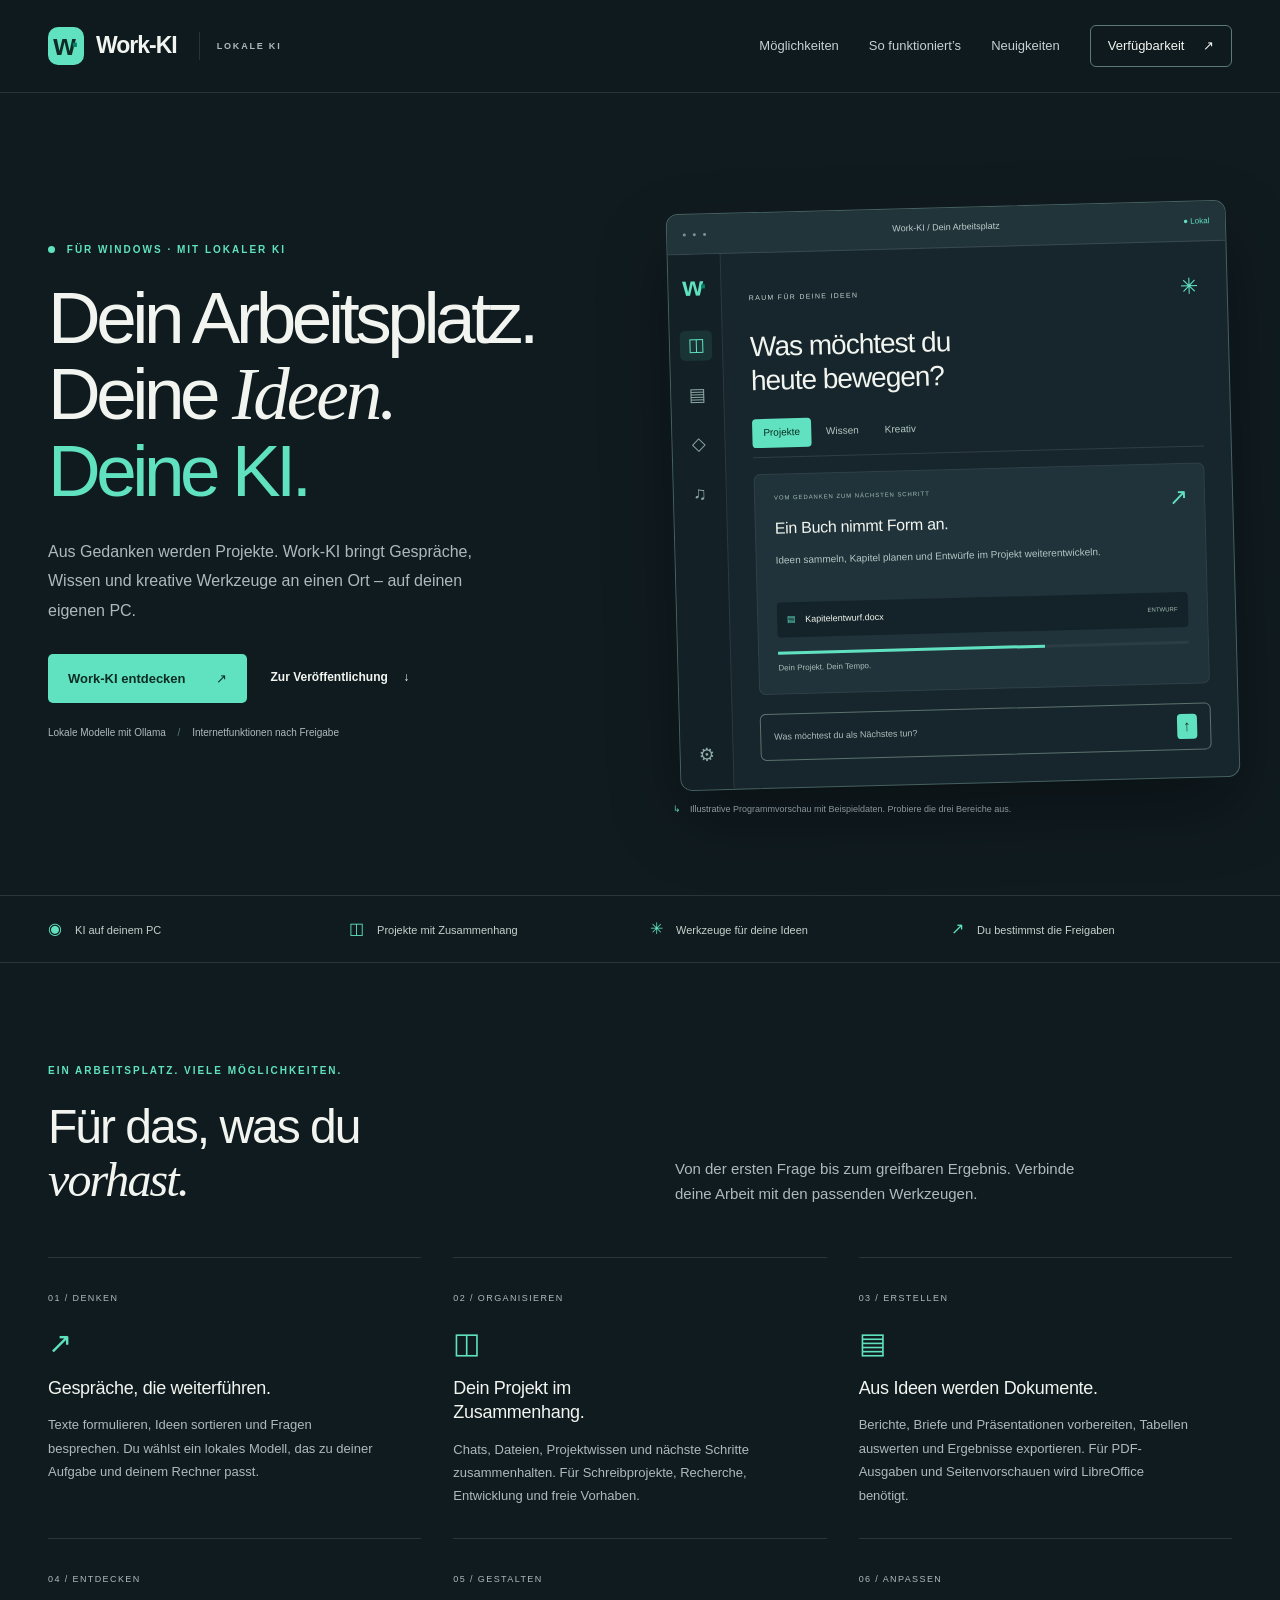
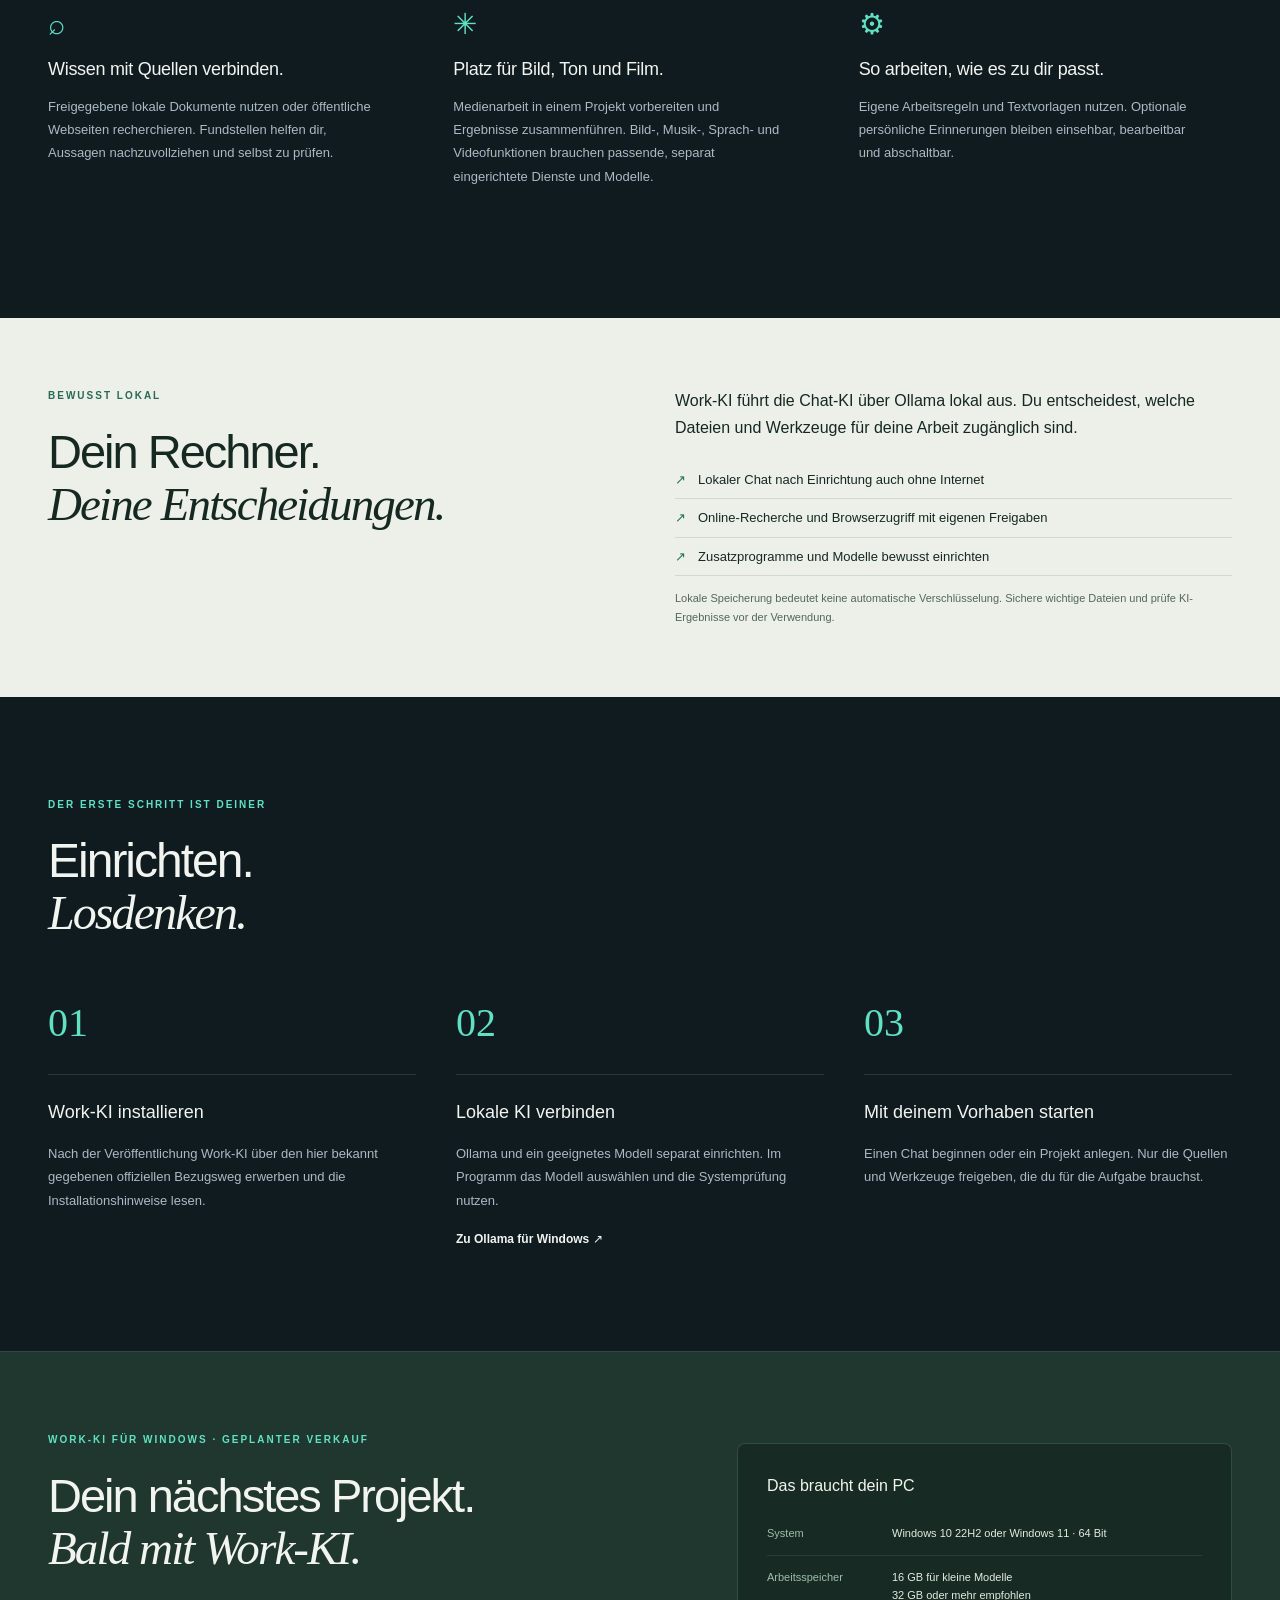
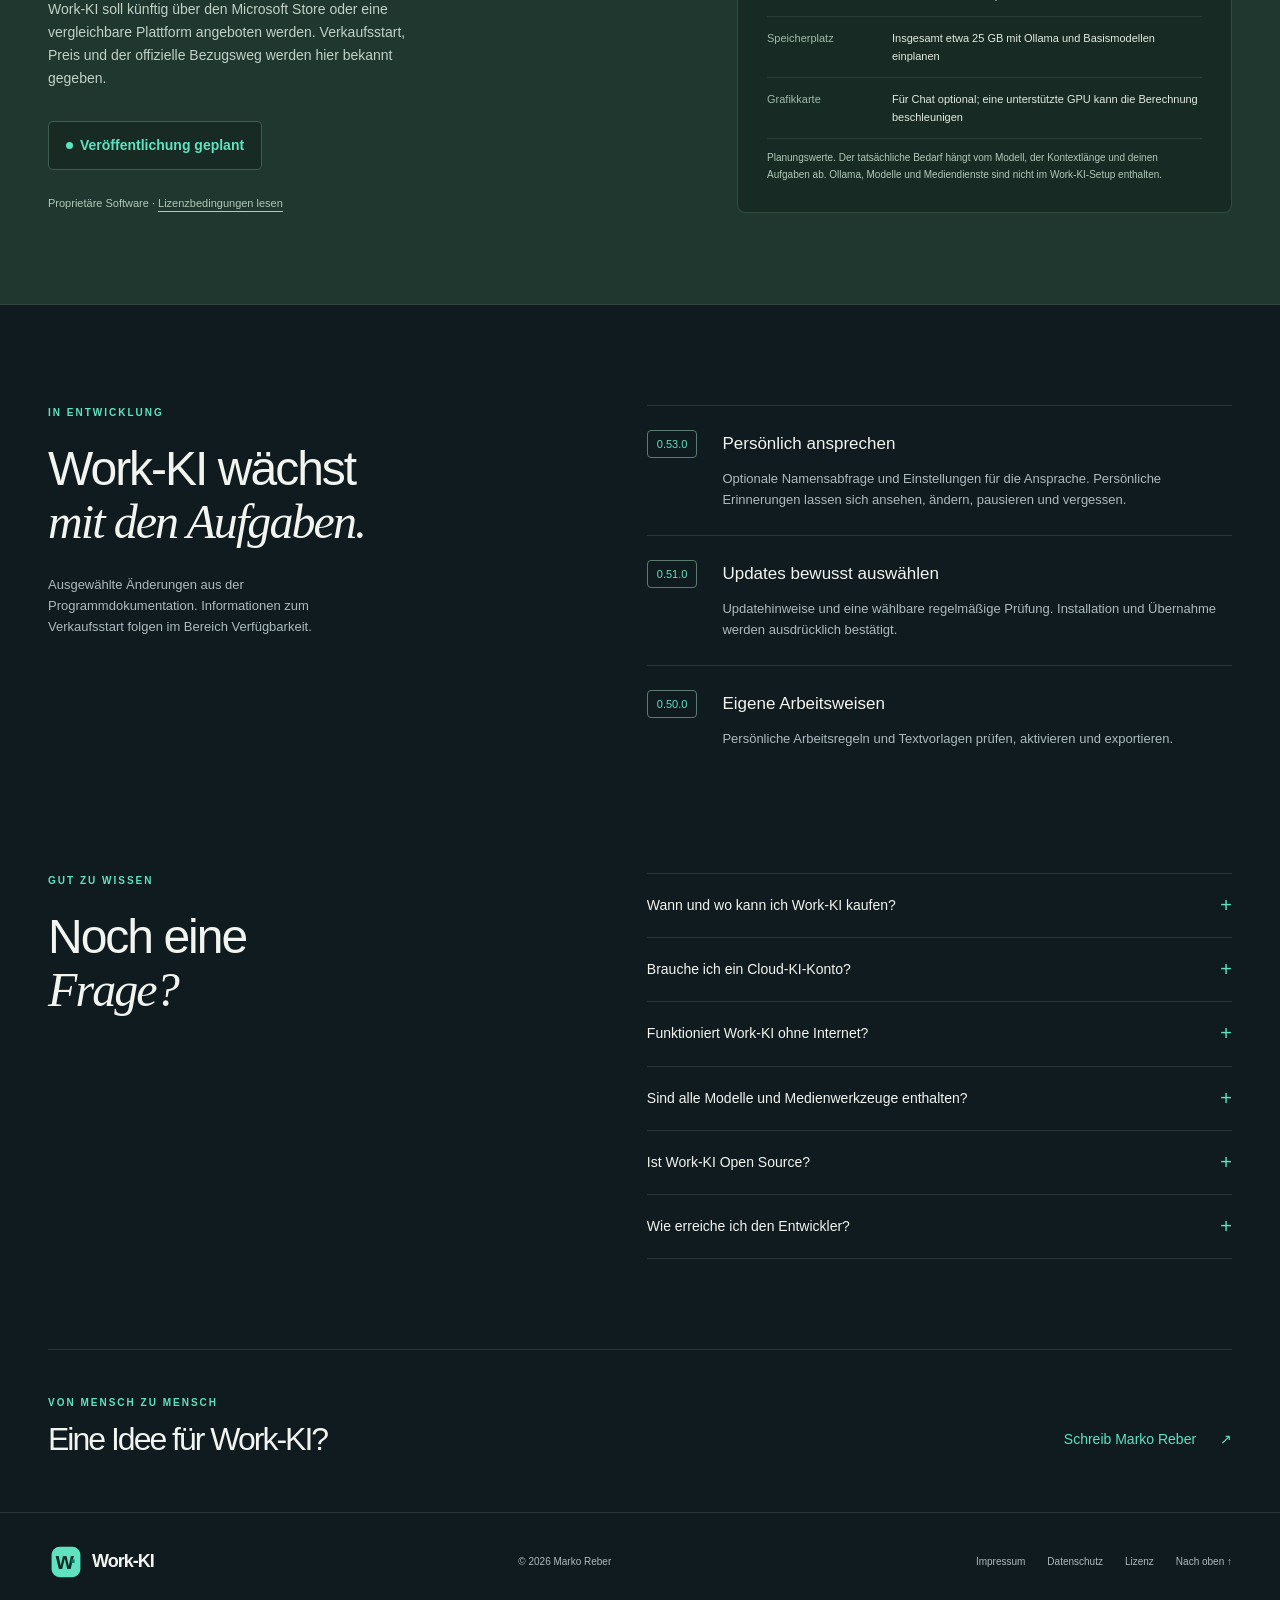
==== index.html @ 186aa933 "Work-KI-Webseite v02 hinzufügen" ====
<!doctype html>
<html lang="de">
<head>
  <meta charset="utf-8">
  <meta name="viewport" content="width=device-width,initial-scale=1">
  <meta name="theme-color" content="#101b20">
  <title>Work-KI – Dein Arbeitsplatz. Deine KI.</title>
  <meta name="description" content="Work-KI verbindet lokale KI, Projekte, Dokumente und kreative Werkzeuge auf deinem Windows-PC. Entdecke die Funktionen und erfahre mehr zur geplanten Veröffentlichung.">
  <meta property="og:title" content="Work-KI – Dein Arbeitsplatz. Deine KI.">
  <meta property="og:description" content="Ideen entwickeln, Wissen ordnen und Projekte umsetzen. Mit lokaler KI auf deinem Windows-PC.">
  <meta property="og:type" content="website">
  <link rel="icon" href="assets/work-ki.ico">
  <link rel="stylesheet" href="styles.css">
  <script src="script.js" defer></script>
</head>
<body id="oben">
<a class="skip" href="#inhalt">Zum Inhalt</a>
<header class="header">
  <div class="wrap nav-wrap">
    <a class="brand" href="#oben" aria-label="Work-KI Startseite"><span class="brand-mark" aria-hidden="true">w<span>·</span></span>Work-KI<span class="brand-label">LOKALE KI</span></a>
    <button class="menu-toggle" type="button" aria-expanded="false" aria-controls="navigation" hidden>Menü <span aria-hidden="true">☰</span></button>
    <nav id="navigation" aria-label="Hauptnavigation"><a href="#funktionen">Möglichkeiten</a><a href="#arbeitsweise">So funktioniert’s</a><a href="#neuigkeiten">Neuigkeiten</a><a class="nav-availability" href="#verfuegbarkeit">Verfügbarkeit <span aria-hidden="true">↗</span></a></nav>
  </div>
</header>
<main id="inhalt">
  <section class="hero wrap" aria-labelledby="hero-title">
    <div class="hero-copy">
      <p class="eyebrow"><span class="status-dot" aria-hidden="true"></span> FÜR WINDOWS · MIT LOKALER KI</p>
      <h1 id="hero-title">Dein Arbeitsplatz.<br>Deine <span class="serif">Ideen.</span><br><span class="accent">Deine KI.</span></h1>
      <p class="hero-description">Aus Gedanken werden Projekte. Work-KI bringt Gespräche, Wissen und kreative Werkzeuge an einen Ort – auf deinen eigenen PC.</p>
      <div class="actions"><a class="button primary" href="#funktionen">Work-KI entdecken <span aria-hidden="true">↗</span></a><a class="text-link" href="#verfuegbarkeit">Zur Veröffentlichung <span aria-hidden="true">↓</span></a></div>
      <p class="hero-note">Lokale Modelle mit Ollama <span aria-hidden="true">/</span> Internetfunktionen nach Freigabe</p>
    </div>
    <figure class="product-figure">
      <div class="product-window">
        <div class="window-bar"><span class="window-dots" aria-hidden="true">● ● ●</span><span>Work-KI / Dein Arbeitsplatz</span><span class="local-badge">● Lokal</span></div>
        <div class="product-body">
          <aside class="mock-sidebar" aria-hidden="true"><div class="mock-brand">w<span>·</span></div><div class="side-selected">◫</div><div>▤</div><div>◇</div><div>♫</div><div class="sidebar-bottom">⚙</div></aside>
          <div class="mock-main">
            <div class="mock-heading"><span>RAUM FÜR DEINE IDEEN</span><span aria-hidden="true">✳</span></div>
            <h2>Was möchtest du<br>heute bewegen?</h2>
            <div class="preview-tabs" role="tablist" aria-label="Beispiele für Work-KI">
              <button type="button" id="tab-projekte" role="tab" aria-selected="true" aria-controls="panel-projekte">Projekte</button>
              <button type="button" id="tab-wissen" role="tab" aria-selected="false" aria-controls="panel-wissen" tabindex="-1">Wissen</button>
              <button type="button" id="tab-kreativ" role="tab" aria-selected="false" aria-controls="panel-kreativ" tabindex="-1">Kreativ</button>
            </div>
            <section class="example-panel" id="panel-projekte" role="tabpanel" aria-labelledby="tab-projekte" tabindex="0"><div class="example-icon" aria-hidden="true">↗</div><p class="mini-label">VOM GEDANKEN ZUM NÄCHSTEN SCHRITT</p><h3>Ein Buch nimmt Form an.</h3><p>Ideen sammeln, Kapitel planen und Entwürfe im Projekt weiterentwickeln.</p><div class="mock-file"><span aria-hidden="true">▤</span> Kapitelentwurf.docx <span class="file-label">ENTWURF</span></div><div class="mock-progress"><span></span></div><p class="mini-footer">Dein Projekt. Dein Tempo.</p></section>
            <section class="example-panel" id="panel-wissen" role="tabpanel" aria-labelledby="tab-wissen" tabindex="0" hidden><div class="example-icon" aria-hidden="true">⌕</div><p class="mini-label">ZUSAMMENHÄNGE SICHTBAR MACHEN</p><h3>Wissen, das weiterhilft.</h3><p>Freigegebene Dokumente befragen und Fundstellen für die eigene Prüfung nutzen.</p><div class="mock-file"><span aria-hidden="true">▤</span> Recherche-Notizen <span class="file-label">PROJEKTWISSEN</span></div><div class="mock-progress"><span></span></div><p class="mini-footer">Quellen im Blick behalten.</p></section>
            <section class="example-panel" id="panel-kreativ" role="tabpanel" aria-labelledby="tab-kreativ" tabindex="0" hidden><div class="example-icon" aria-hidden="true">✳</div><p class="mini-label">MEHR RAUM ZUM GESTALTEN</p><h3>Eine Idee wird zum Film.</h3><p>Szenen vorbereiten, Medien zusammenstellen und einen Filmexport planen.</p><div class="mock-file"><span aria-hidden="true">▷</span> Mein Filmprojekt <span class="file-label">MEDIEN</span></div><div class="mock-progress"><span></span></div><p class="mini-footer">Mit separat eingerichteten Mediendiensten.</p></section>
            <div class="mock-prompt"><span>Was möchtest du als Nächstes tun?</span><span aria-hidden="true">↑</span></div>
          </div>
        </div>
      </div>
      <figcaption><span aria-hidden="true">↳</span> Illustrative Programmvorschau mit Beispieldaten. Probiere die drei Bereiche aus.</figcaption>
    </figure>
  </section>
  <div class="principles"><div class="wrap"><p><span aria-hidden="true">◉</span> KI auf deinem PC</p><p><span aria-hidden="true">◫</span> Projekte mit Zusammenhang</p><p><span aria-hidden="true">✳</span> Werkzeuge für deine Ideen</p><p><span aria-hidden="true">↗</span> Du bestimmst die Freigaben</p></div></div>
  <section class="section wrap" id="funktionen" aria-labelledby="features-title">
    <div class="section-heading"><p class="eyebrow">EIN ARBEITSPLATZ. VIELE MÖGLICHKEITEN.</p><h2 id="features-title">Für das, was du<br><span class="serif">vorhast.</span></h2><p>Von der ersten Frage bis zum greifbaren Ergebnis. Verbinde deine Arbeit mit den passenden Werkzeugen.</p></div>
    <div class="feature-grid">
      <article class="feature"><span class="feature-number">01 / DENKEN</span><span class="feature-symbol" aria-hidden="true">↗</span><h3>Gespräche, die weiterführen.</h3><p>Texte formulieren, Ideen sortieren und Fragen besprechen. Du wählst ein lokales Modell, das zu deiner Aufgabe und deinem Rechner passt.</p></article>
      <article class="feature"><span class="feature-number">02 / ORGANISIEREN</span><span class="feature-symbol" aria-hidden="true">◫</span><h3>Dein Projekt im Zusammenhang.</h3><p>Chats, Dateien, Projektwissen und nächste Schritte zusammenhalten. Für Schreibprojekte, Recherche, Entwicklung und freie Vorhaben.</p></article>
      <article class="feature"><span class="feature-number">03 / ERSTELLEN</span><span class="feature-symbol" aria-hidden="true">▤</span><h3>Aus Ideen werden Dokumente.</h3><p>Berichte, Briefe und Präsentationen vorbereiten, Tabellen auswerten und Ergebnisse exportieren. Für PDF-Ausgaben und Seitenvorschauen wird LibreOffice benötigt.</p></article>
      <article class="feature"><span class="feature-number">04 / ENTDECKEN</span><span class="feature-symbol" aria-hidden="true">⌕</span><h3>Wissen mit Quellen verbinden.</h3><p>Freigegebene lokale Dokumente nutzen oder öffentliche Webseiten recherchieren. Fundstellen helfen dir, Aussagen nachzuvollziehen und selbst zu prüfen.</p></article>
      <article class="feature"><span class="feature-number">05 / GESTALTEN</span><span class="feature-symbol" aria-hidden="true">✳</span><h3>Platz für Bild, Ton und Film.</h3><p>Medienarbeit in einem Projekt vorbereiten und Ergebnisse zusammenführen. Bild-, Musik-, Sprach- und Videofunktionen brauchen passende, separat eingerichtete Dienste und Modelle.</p></article>
      <article class="feature"><span class="feature-number">06 / ANPASSEN</span><span class="feature-symbol" aria-hidden="true">⚙</span><h3>So arbeiten, wie es zu dir passt.</h3><p>Eigene Arbeitsregeln und Textvorlagen nutzen. Optionale persönliche Erinnerungen bleiben einsehbar, bearbeitbar und abschaltbar.</p></article>
    </div>
  </section>
  <section class="control-band" aria-labelledby="control-title"><div class="wrap control-layout"><div><p class="eyebrow">BEWUSST LOKAL</p><h2 id="control-title">Dein Rechner.<br><span class="serif">Deine Entscheidungen.</span></h2></div><div><p class="control-intro">Work-KI führt die Chat-KI über Ollama lokal aus. Du entscheidest, welche Dateien und Werkzeuge für deine Arbeit zugänglich sind.</p><ul class="check-list"><li>Lokaler Chat nach Einrichtung auch ohne Internet</li><li>Online-Recherche und Browserzugriff mit eigenen Freigaben</li><li>Zusatzprogramme und Modelle bewusst einrichten</li></ul><p class="fine-print">Lokale Speicherung bedeutet keine automatische Verschlüsselung. Sichere wichtige Dateien und prüfe KI-Ergebnisse vor der Verwendung.</p></div></div></section>
  <section class="section wrap" id="arbeitsweise" aria-labelledby="start-title"><div class="section-heading"><p class="eyebrow">DER ERSTE SCHRITT IST DEINER</p><h2 id="start-title">Einrichten.<br><span class="serif">Losdenken.</span></h2></div><ol class="steps"><li><span>01</span><div><h3>Work-KI installieren</h3><p>Nach der Veröffentlichung Work-KI über den hier bekannt gegebenen offiziellen Bezugsweg erwerben und die Installationshinweise lesen.</p></div></li><li><span>02</span><div><h3>Lokale KI verbinden</h3><p>Ollama und ein geeignetes Modell separat einrichten. Im Programm das Modell auswählen und die Systemprüfung nutzen.</p><a class="text-link" href="https://ollama.com/download/windows" target="_blank" rel="noopener noreferrer">Zu Ollama für Windows ↗</a></div></li><li><span>03</span><div><h3>Mit deinem Vorhaben starten</h3><p>Einen Chat beginnen oder ein Projekt anlegen. Nur die Quellen und Werkzeuge freigeben, die du für die Aufgabe brauchst.</p></div></li></ol></section>
  <section class="availability-section" id="verfuegbarkeit" aria-labelledby="availability-title"><div class="wrap availability-layout"><div><p class="eyebrow">WORK-KI FÜR WINDOWS · GEPLANTER VERKAUF</p><h2 id="availability-title">Dein nächstes Projekt.<br><span class="serif">Bald mit Work-KI.</span></h2><p>Work-KI soll künftig über den Microsoft Store oder eine vergleichbare Plattform angeboten werden. Verkaufsstart, Preis und der offizielle Bezugsweg werden hier bekannt gegeben.</p><p class="release-status"><span class="status-dot" aria-hidden="true"></span>Veröffentlichung geplant</p><p class="fine-print">Proprietäre Software · <a href="lizenz.txt">Lizenzbedingungen lesen</a></p></div><div class="requirements"><h3>Das braucht dein PC</h3><dl><div><dt>System</dt><dd>Windows 10 22H2 oder Windows 11 · 64 Bit</dd></div><div><dt>Arbeitsspeicher</dt><dd>16 GB für kleine Modelle<br>32 GB oder mehr empfohlen</dd></div><div><dt>Speicherplatz</dt><dd>Insgesamt etwa 25 GB mit Ollama und Basismodellen einplanen</dd></div><div><dt>Grafikkarte</dt><dd>Für Chat optional; eine unterstützte GPU kann die Berechnung beschleunigen</dd></div></dl><p class="fine-print">Planungswerte. Der tatsächliche Bedarf hängt vom Modell, der Kontextlänge und deinen Aufgaben ab. Ollama, Modelle und Mediendienste sind nicht im Work-KI-Setup enthalten.</p></div></div></section>
  <section class="section wrap news" id="neuigkeiten" aria-labelledby="news-title"><div class="news-heading"><p class="eyebrow">IN ENTWICKLUNG</p><h2 id="news-title">Work-KI wächst<br><span class="serif">mit den Aufgaben.</span></h2><p>Ausgewählte Änderungen aus der Programmdokumentation. Informationen zum Verkaufsstart folgen im Bereich Verfügbarkeit.</p></div><div class="news-list"><article><span class="version">0.53.0</span><div><h3>Persönlich ansprechen</h3><p>Optionale Namensabfrage und Einstellungen für die Ansprache. Persönliche Erinnerungen lassen sich ansehen, ändern, pausieren und vergessen.</p></div></article><article><span class="version">0.51.0</span><div><h3>Updates bewusst auswählen</h3><p>Updatehinweise und eine wählbare regelmäßige Prüfung. Installation und Übernahme werden ausdrücklich bestätigt.</p></div></article><article><span class="version">0.50.0</span><div><h3>Eigene Arbeitsweisen</h3><p>Persönliche Arbeitsregeln und Textvorlagen prüfen, aktivieren und exportieren.</p></div></article></div></section>
  <section class="faq-section wrap" aria-labelledby="faq-title"><div><p class="eyebrow">GUT ZU WISSEN</p><h2 id="faq-title">Noch eine<br><span class="serif">Frage?</span></h2></div><div class="faq"><details><summary>Wann und wo kann ich Work-KI kaufen?</summary><p>Ein Verkauf über den Microsoft Store oder eine vergleichbare Plattform ist geplant. Verkaufsplattform, Termin und Preis stehen noch nicht fest. Sobald der offizielle Bezugsweg verfügbar ist, wird er auf dieser Webseite verlinkt.</p></details><details><summary>Brauche ich ein Cloud-KI-Konto?</summary><p>Für den lokalen Chat über Ollama brauchst du kein Cloud-KI-Konto. Modelle müssen vorher eingerichtet sein. Optionale externe Dienste können eigene Konten oder Bedingungen erfordern.</p></details><details><summary>Funktioniert Work-KI ohne Internet?</summary><p>Der lokale Chat funktioniert nach Einrichtung von Ollama und einem passenden Modell auch offline. Webrecherche, Modelldownloads und Onlineupdates benötigen Internet. Medienfunktionen hängen von den eingerichteten Diensten ab.</p></details><details><summary>Sind alle Modelle und Medienwerkzeuge enthalten?</summary><p>Nein. Ollama, KI-Modelle sowie Bild-, Sprach-, Musik- und Videodienste werden getrennt eingerichtet. Funktionsumfang und Geschwindigkeit hängen von Modell, Hardware und Einrichtung ab.</p></details><details><summary>Ist Work-KI Open Source?</summary><p>Work-KI wird unter einer proprietären Lizenz bereitgestellt. Die öffentliche Webseite macht den Programmcode nicht zu Open Source. Für Fremdkomponenten und Modelle gelten deren eigene Bedingungen. <a href="lizenz.txt">Zur Work-KI-Lizenz</a>.</p></details><details><summary>Wie erreiche ich den Entwickler?</summary><p>Work-KI wird von Marko Reber entwickelt. Fragen, Rückmeldungen und Hinweise kannst du an <a href="mailto:MarkoReber@outlook.de">MarkoReber@outlook.de</a> senden.</p></details></div></section>
  <section class="contact wrap" id="kontakt"><p class="eyebrow">VON MENSCH ZU MENSCH</p><h2>Eine Idee für Work-KI?</h2><a href="mailto:MarkoReber@outlook.de">Schreib Marko Reber <span aria-hidden="true">↗</span></a></section>
</main>
<footer class="footer"><div class="wrap"><a class="brand" href="#oben"><span class="brand-mark" aria-hidden="true">w<span>·</span></span>Work-KI</a><p>© 2026 Marko Reber</p><nav aria-label="Rechtliche Informationen"><a href="impressum.html">Impressum</a><a href="datenschutz.html">Datenschutz</a><a href="lizenz.txt">Lizenz</a><a href="#oben">Nach oben ↑</a></nav></div></footer>
</body>
</html>
---- styles.css ----
@charset "UTF-8";
:root{color-scheme:dark;--bg:#101b20;--surface:#17262c;--raised:#1d3036;--ink:#f2f5ef;--muted:#acbabe;--accent:#60e2c0;--line:#ffffff1c;--light:#ecf0e8;--dark:#152822;font-family:Arial,Helvetica,sans-serif;font-synthesis:none}
*{box-sizing:border-box}html{scroll-behavior:smooth;scroll-padding-top:105px}body{margin:0;background:var(--bg);color:var(--ink);font-size:16px;line-height:1.65}a{color:inherit;text-underline-offset:4px}button{font:inherit;cursor:pointer}button,a{-webkit-tap-highlight-color:transparent}button:focus-visible,a:focus-visible,summary:focus-visible,[tabindex]:focus-visible{outline:3px solid var(--accent);outline-offset:5px}.wrap{width:min(1280px,calc(100% - 96px));margin-inline:auto}.header{position:sticky;top:0;z-index:10;background:#101b20f5;border-bottom:1px solid var(--line)}.nav-wrap{min-height:92px;display:flex;align-items:center;justify-content:space-between;gap:30px}.brand{display:inline-flex;align-items:center;gap:12px;font-weight:700;letter-spacing:-1px;font-size:23px;text-decoration:none;white-space:nowrap}.brand-mark{display:inline-flex;align-items:center;justify-content:center;background:var(--accent);color:#102c24;width:36px;height:38px;border-radius:10px;font-weight:900;font-size:29px;letter-spacing:-5px;padding-right:5px}.brand-mark span,.mock-brand span{color:#087e68}.brand-label{font-size:9px;letter-spacing:1.8px;color:var(--muted);margin-left:10px;padding:7px 0 7px 17px;border-left:1px solid var(--line)}nav{display:flex;gap:30px;align-items:center}nav a{font-size:13px;text-decoration:none;color:#c6d0d1}nav a:hover,.text-link:hover,.footer a:hover{color:var(--accent)}.nav-availability{padding:9px 17px;border:1px solid #5b7a78;border-radius:6px;color:var(--ink)}.nav-availability span{margin-left:15px}.skip{position:fixed;top:-100px;left:20px;z-index:100;background:var(--accent);color:var(--bg);padding:10px}.skip:focus{top:10px}.hero{display:grid;grid-template-columns:1fr 1fr;gap:65px;align-items:center;padding-block:84px 78px}.eyebrow{font-size:10px;font-weight:700;letter-spacing:2px;color:var(--accent);margin:0 0 23px;line-height:1.5}.status-dot{display:inline-block;width:7px;height:7px;background:var(--accent);border-radius:50%;margin-right:7px}.hero h1{font-size:clamp(48px,5.7vw,82px);line-height:1.04;font-weight:500;letter-spacing:-4.5px;margin:0 0 28px}.serif{font-family:Georgia,'Times New Roman',serif;font-style:italic;font-weight:400;letter-spacing:-.04em}.accent{color:var(--accent)}.hero-description{max-width:450px;color:var(--muted);font-size:16px;line-height:1.85;margin-bottom:28px}.actions{display:flex;align-items:center;gap:24px;flex-wrap:wrap}.button{display:inline-flex;justify-content:center;align-items:center;gap:30px;border-radius:5px;padding:14px 20px;text-decoration:none;font-size:13px;font-weight:700;transition:background .15s,transform .15s}.primary{background:var(--accent);color:#0c2d24}.primary:hover{background:#a0f1da;transform:translateY(-2px)}.text-link{font-size:12px;font-weight:700;text-decoration:none}.text-link span{margin-left:12px}.hero-note{font-size:10px;color:var(--muted);margin-top:22px}.hero-note span{padding:0 9px;color:#5b7e7d}.product-figure{margin:30px 0 0;min-width:0}.product-window{border:1px solid #45615f;border-radius:12px;overflow:hidden;box-shadow:0 30px 70px #0005;background:#17262c;transform:rotate(-1.5deg)}.window-bar{display:flex;align-items:center;justify-content:space-between;gap:8px;background:#21343a;padding:12px 15px;font-size:9px;color:#becdcb;border-bottom:1px solid var(--line)}.window-dots{letter-spacing:2px;font-size:7px;color:#7a9291}.local-badge{color:var(--accent);font-size:8px}.product-body{display:flex;min-height:440px}.mock-sidebar{width:53px;flex-shrink:0;display:flex;flex-direction:column;align-items:center;gap:20px;padding:19px 0;background:#132127;color:#8eaaa7;border-right:1px solid var(--line);font-size:18px}.mock-brand{font-size:27px;font-weight:900;letter-spacing:-4px;line-height:1;color:var(--accent);margin-bottom:10px;padding-right:4px}.side-selected{background:#60e2c018;color:var(--accent);width:32px;text-align:center;border-radius:5px}.sidebar-bottom{margin-top:auto}.mock-main{padding:27px;width:calc(100% - 53px)}.mock-heading{display:flex;justify-content:space-between;align-items:center;letter-spacing:1.3px;font-size:7px;color:#c2d7d1}.mock-heading>span:last-child{color:var(--accent);font-size:22px}.mock-main h2{font-size:28px;line-height:1.2;font-weight:400;letter-spacing:-1px;margin:14px 0 22px}.preview-tabs{display:flex;gap:4px;border-bottom:1px solid var(--line);padding-bottom:9px}.preview-tabs button{background:transparent;border:0;border-radius:4px;color:#b2c7c1;padding:6px 11px;font-size:10px}.preview-tabs button[aria-selected=true]{color:#092c22;background:var(--accent)}.example-panel{position:relative;background:#20333a;border:1px solid #ffffff12;border-radius:7px;margin-top:16px;padding:19px}.example-icon{position:absolute;right:16px;top:15px;color:var(--accent);font-size:23px}.mini-label{font-size:6px;letter-spacing:.9px;color:#a2beb4;padding-right:25px;margin:0 0 12px}.example-panel h3{font-size:16px;font-weight:500;letter-spacing:-.3px;margin:0 0 8px}.example-panel>p:not(.mini-label,.mini-footer){font-size:10px;line-height:1.7;color:#b3c6c3;min-height:34px;margin-bottom:17px}.mock-file{background:#132329;border-radius:4px;font-size:9px;padding:10px;display:flex;align-items:center;gap:9px}.mock-file>span:first-child{color:var(--accent)}.file-label{font-size:6px;color:#a3bcb1;margin-left:auto}.mock-progress{height:3px;margin-top:14px;background:#ffffff0d}.mock-progress span{display:block;width:65%;height:100%;background:var(--accent)}.mini-footer{font-size:8px;color:#a8bfb9;margin:7px 0 0}.mock-prompt{display:flex;justify-content:space-between;align-items:center;margin-top:19px;padding:10px 13px;border:1px solid #5b726d;border-radius:6px;font-size:9px;color:#aabdbb}.mock-prompt span:last-child{background:var(--accent);color:#13352a;border-radius:4px;padding:0 6px;font-size:15px}.product-figure figcaption{font-size:9px;color:var(--muted);margin-top:18px;max-width:430px}.product-figure figcaption span{color:var(--accent);margin-right:7px}.principles{border-block:1px solid var(--line)}.principles>.wrap{display:grid;grid-template-columns:repeat(4,1fr);gap:20px;padding-block:20px}.principles p{font-size:11px;margin:0;color:#c6d1cb}.principles span{color:var(--accent);padding-right:10px;font-size:16px}.section{padding-block:100px}.section-heading{display:grid;grid-template-columns:1fr 1fr;gap:0 70px;margin-bottom:50px}.section-heading>.eyebrow{grid-column:1/-1}.section-heading h2,h2{font-weight:400;letter-spacing:-2px;font-size:48px;line-height:1.1;margin:0}.section-heading>p:last-child{font-size:15px;color:var(--muted);max-width:430px;align-self:end;margin:0}.feature-grid{display:grid;grid-template-columns:repeat(3,1fr);gap:0 32px}.feature{position:relative;border-top:1px solid var(--line);padding:25px 0 30px}.feature-number{font-size:9px;letter-spacing:1.4px;color:var(--muted)}.feature-symbol{display:block;color:var(--accent);font-size:29px;margin:20px 0 14px;line-height:1}.feature h3{font-size:18px;line-height:1.35;font-weight:500;margin-bottom:12px;letter-spacing:-.3px;max-width:250px}.feature p{font-size:13px;line-height:1.8;color:var(--muted);margin-bottom:0;max-width:330px}.control-band{background:var(--light);color:var(--dark);padding-block:70px}.control-layout{display:grid;grid-template-columns:1fr 1fr;gap:70px}.control-band .eyebrow{color:#296957}.control-band h2{font-size:47px}.control-intro{margin:0 0 20px;font-size:16px}.check-list{list-style:none;padding:0;font-size:13px}.check-list li{padding:8px 0;border-bottom:1px solid #18392b20}.check-list li::before{content:'↗';color:#24725b;margin-right:12px}.fine-print{font-size:11px;line-height:1.7;color:var(--muted)}.control-band .fine-print{color:#53675b;margin-bottom:0}.steps{list-style:none;display:grid;grid-template-columns:repeat(3,1fr);gap:40px;padding:0;margin:0}.steps li>span{display:block;font-family:Georgia,serif;font-size:40px;color:var(--accent);border-bottom:1px solid var(--line);padding-bottom:18px;margin-bottom:23px}.steps h3{font-size:18px;font-weight:500;margin:0 0 14px}.steps p{font-size:13px;color:var(--muted);line-height:1.8}.availability-section{background:#20372f;border-block:1px solid #ffffff15;padding-block:80px}.availability-layout{display:grid;grid-template-columns:1.2fr 1fr;gap:95px;align-items:center}.availability-layout h2{font-size:47px}.availability-layout>div>p:not(.eyebrow,.fine-print){color:#c1d1c7;max-width:390px;font-size:14px;margin:23px 0}.release-status{display:inline-flex;align-items:center;border:1px solid #7aa58c66;background:#172b24;border-radius:5px;padding:12px 17px;font-weight:700;font-size:13px;color:var(--accent)!important;margin:8px 0 13px!important}.release-status .status-dot{flex-shrink:0}.availability-layout .fine-print{color:#b2c8b9}.requirements{padding:29px;background:#172b24;border:1px solid #7aa58c44;border-radius:8px}.requirements h3{font-size:16px;font-weight:500;margin:0 0 13px}dl{margin:0}dl>div{display:grid;grid-template-columns:110px 1fr;gap:15px;border-bottom:1px solid #ffffff14;padding:12px 0;font-size:11px}dt{color:#9ebcac}dd{margin:0;color:#e1ebe1}.requirements .fine-print{font-size:10px;margin-bottom:0}.news{display:grid;grid-template-columns:1fr 1.15fr;gap:90px}.news-heading>p:last-child{max-width:340px;font-size:13px;color:var(--muted);margin-top:25px}.news-list article{display:flex;gap:25px;border-top:1px solid var(--line);padding-block:24px}.version{align-self:flex-start;white-space:nowrap;border:1px solid #5c7b70;color:var(--accent);padding:4px 9px;border-radius:4px;font-size:11px}.news-list h3{margin:0 0 10px;font-size:17px;font-weight:500}.news-list p{margin:0;color:var(--muted);font-size:13px}.faq-section{display:grid;grid-template-columns:1fr 1.15fr;gap:90px;padding-block:0 90px}.faq details{border-top:1px solid var(--line)}.faq details:last-child{border-bottom:1px solid var(--line)}summary{list-style:none;cursor:pointer;padding:20px 25px 20px 0;position:relative;font-size:14px}summary::-webkit-details-marker{display:none}summary::after{content:'+';position:absolute;right:0;color:var(--accent);font-size:20px;top:15px}details[open] summary::after{content:'−'}.faq details p{font-size:13px;color:var(--muted);padding-right:25px;margin:0 0 22px}.contact{display:grid;grid-template-columns:1fr auto;gap:12px 25px;align-items:center;border-top:1px solid var(--line);padding-block:45px 55px}.contact .eyebrow{grid-column:1/-1;margin:0}.contact h2{font-size:32px}.contact>a{font-size:14px;text-decoration:none;color:var(--accent)}.contact>a>span{margin-left:20px}.footer{border-top:1px solid var(--line)}.footer>.wrap{display:flex;align-items:center;justify-content:space-between;gap:20px;padding-block:30px}.footer .brand{font-size:18px}.footer .brand-mark{transform:scale(.8);margin-right:-4px}.footer p,.footer nav a{font-size:10px;color:var(--muted)}.footer nav{gap:22px}.menu-toggle{background:transparent;color:var(--ink);border:1px solid var(--line);border-radius:4px;padding:7px 12px;font-size:13px}.legal{max-width:760px;padding-block:70px 100px}.legal h1{font-size:48px;line-height:1.1;font-weight:400;letter-spacing:-2px;margin:15px 0 35px}.legal h2{font-size:24px;letter-spacing:-.5px;margin:35px 0 15px}.legal p,.legal li{color:var(--muted);font-size:14px}.legal address{font-style:normal}.legal a{overflow-wrap:anywhere}.legal .eyebrow{margin-top:30px}.legal .draft-note{padding:15px;border:1px solid #e8c98a77;border-radius:5px;color:#e8c98a}.legal ul{padding-left:20px}[hidden]{display:none!important}
.menu-toggle{display:none}
@media(min-width:1500px){.hero{gap:100px;padding-block:100px}.hero h1{font-size:88px}.product-body{min-height:480px}.mock-main{padding:32px}.mock-main h2{font-size:32px}.example-panel{padding:24px}.example-panel h3{font-size:19px}.example-panel>p:not(.mini-label,.mini-footer){font-size:12px}}
@media(max-width:1100px){.wrap{width:calc(100% - 64px)}.brand-label{display:none}.hero{gap:35px}.hero h1{letter-spacing:-3px}.mock-main{padding:22px}.hero-description{font-size:14px}.hero-note{font-size:9px}.nav-wrap{min-height:80px}nav{gap:20px}.availability-layout{gap:50px}.feature-grid{gap:0 25px}.control-layout{gap:45px}.news,.faq-section{gap:50px}.window-bar{font-size:8px}.mock-file{font-size:8px}.file-label{font-size:5px}.mock-sidebar{width:43px}.mock-main{width:calc(100% - 43px)}}
@media(max-width:820px){.hero{grid-template-columns:1fr;padding-block:55px;gap:25px}.hero-copy{max-width:610px}.hero h1{font-size:70px}.hero-description{font-size:16px;max-width:490px}.product-figure{max-width:600px;width:100%;margin:20px auto 0}.product-window{transform:none}.product-body{min-height:440px}.mock-main{padding:25px;width:calc(100% - 53px)}.mock-sidebar{width:53px}.mock-main h2{font-size:32px}.example-panel h3{font-size:20px}.example-panel>p:not(.mini-label,.mini-footer){font-size:12px;min-height:0}.mini-label{font-size:8px}.mock-file{font-size:11px}.file-label{font-size:7px}.mini-footer{font-size:10px}.mock-prompt{font-size:11px}.principles>.wrap{grid-template-columns:1fr 1fr}.section{padding-block:65px}.section-heading{gap:20px}.section-heading h2,h2{font-size:42px}.section-heading>p:last-child{font-size:13px}.feature-grid{grid-template-columns:1fr 1fr}.control-layout,.availability-layout{grid-template-columns:1fr;gap:35px}.control-band h2,.availability-layout h2{font-size:42px}.control-layout>div:last-child{max-width:650px}.steps{gap:25px}.steps h3{font-size:16px}.steps p{font-size:12px}.news,.faq-section{grid-template-columns:1fr;gap:25px}.news-heading>p:last-child{max-width:500px}.contact h2{font-size:27px}.footer>.wrap{flex-wrap:wrap}.footer nav{width:100%;justify-content:space-between}.brand{font-size:21px}nav a{font-size:11px}.nav-wrap{gap:20px}nav{gap:16px}.nav-availability{padding:8px 12px}}
@media(max-width:600px){.wrap{width:calc(100% - 40px)}.nav-wrap{min-height:72px;flex-wrap:wrap;gap:0;padding-block:14px}.js .menu-toggle{display:block}.nav-wrap nav{width:100%;display:flex;flex-wrap:wrap;gap:15px 22px;padding-top:14px}.js .nav-wrap nav{display:none}.js .nav-wrap nav.is-open{display:flex}.nav-wrap nav a{font-size:13px}.nav-availability{border:0;padding:0}.hero h1{font-size:clamp(45px,12vw,68px);letter-spacing:-3px}.hero{padding-block:42px}.hero .eyebrow{font-size:8px;letter-spacing:1.5px}.hero-description{font-size:14px}.hero-note{font-size:9px;line-height:1.9}.hero-note span{padding:0 3px}.actions{gap:21px}.button{padding:14px 18px;font-size:12px;gap:22px}.mock-sidebar{width:36px;font-size:16px}.mock-main{width:calc(100% - 36px);padding:18px}.mock-main h2{font-size:27px}.mock-heading{font-size:6px}.window-bar{font-size:7px;padding:10px}.window-dots{font-size:6px;letter-spacing:1px}.product-body{min-height:420px}.example-panel{padding:16px}.example-panel h3{font-size:17px}.example-panel>p:not(.mini-label,.mini-footer){font-size:10px;min-height:34px}.mini-label{font-size:6px;min-height:18px}.mock-file{font-size:8px;padding:9px}.file-label{font-size:5px}.mini-footer{font-size:8px}.mock-prompt{font-size:8px}.preview-tabs button{font-size:10px;padding:6px 10px}.product-figure figcaption{font-size:8px}.principles>.wrap{gap:12px 8px;padding-block:22px}.principles p{font-size:9px}.principles span{padding-right:5px;font-size:13px}.section-heading{grid-template-columns:1fr;gap:10px}.section-heading>.eyebrow{margin-bottom:5px}.section-heading>p:last-child{margin-top:12px;font-size:14px}.section-heading h2,h2,.control-band h2,.availability-layout h2{font-size:38px;letter-spacing:-1.7px}.section-heading{margin-bottom:35px}.eyebrow{font-size:8px;letter-spacing:1.6px}.feature-grid{grid-template-columns:1fr;gap:0}.feature{padding-block:22px}.feature-symbol{position:absolute;right:0;top:44px;font-size:25px;margin:0}.feature h3{max-width:calc(100% - 40px);font-size:19px;margin-top:15px}.feature p{max-width:100%;font-size:13px}.feature-number{font-size:8px}.control-band{padding-block:50px}.control-intro{font-size:15px}.check-list{font-size:12px}.steps{grid-template-columns:1fr;gap:27px}.steps li{display:flex;gap:24px;align-items:flex-start}.steps li>span{font-size:30px;border:0;margin:0;padding:0}.steps h3{font-size:18px}.steps p{font-size:13px;margin:0 0 10px}.availability-section{padding-block:55px}.requirements{padding:22px}dl>div{grid-template-columns:90px 1fr;gap:12px;font-size:10px}.news-list article{gap:17px}.news-list h3{font-size:16px}.news-list p{font-size:12px}.version{font-size:10px}.faq-section{padding-bottom:55px}.contact{grid-template-columns:1fr;gap:18px;padding-block:30px}.contact h2{font-size:27px}.contact>a{font-size:13px}.footer>.wrap{gap:10px;padding-block:23px}.footer nav{gap:12px}.footer nav a{font-size:9px}.legal{padding-block:40px 65px}.legal h1{font-size:38px}.legal h2{font-size:23px}.legal p,.legal li{font-size:13px}}
@media(prefers-reduced-motion:reduce){html{scroll-behavior:auto}*{transition:none!important}}
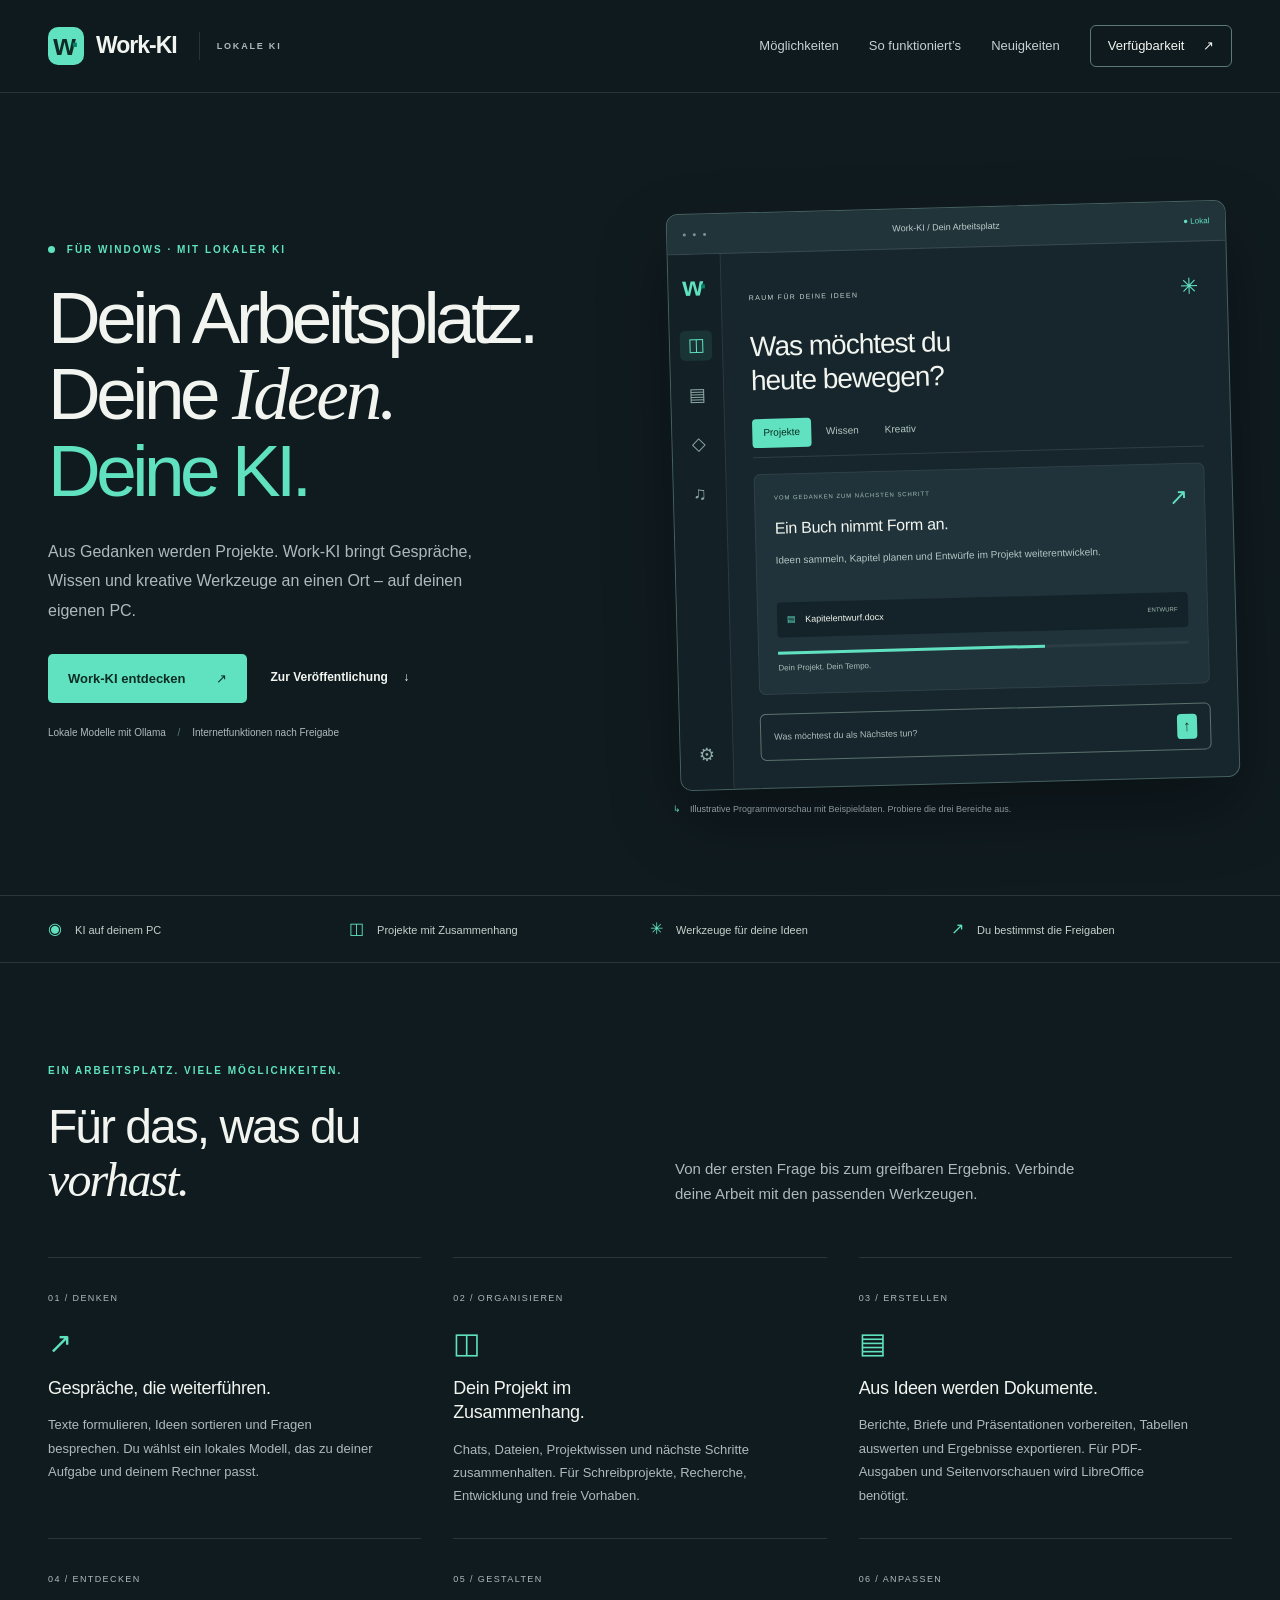
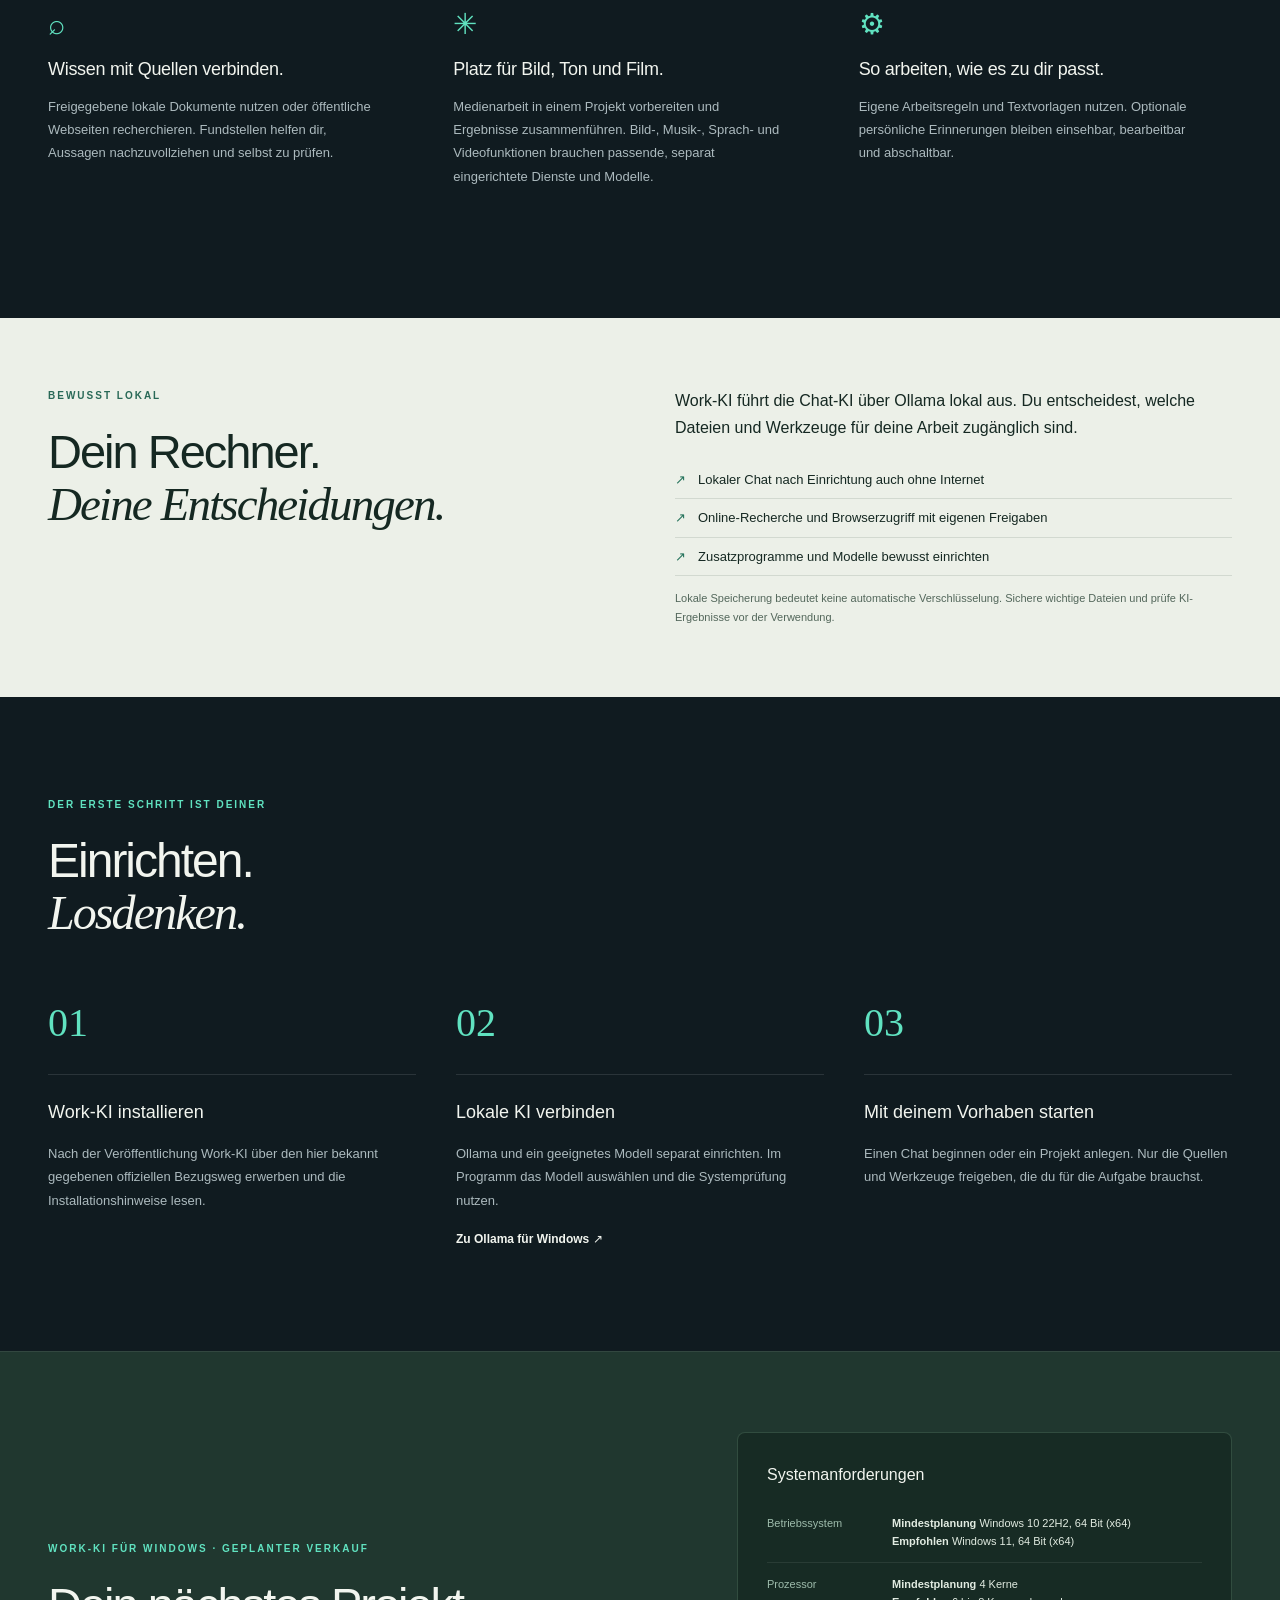
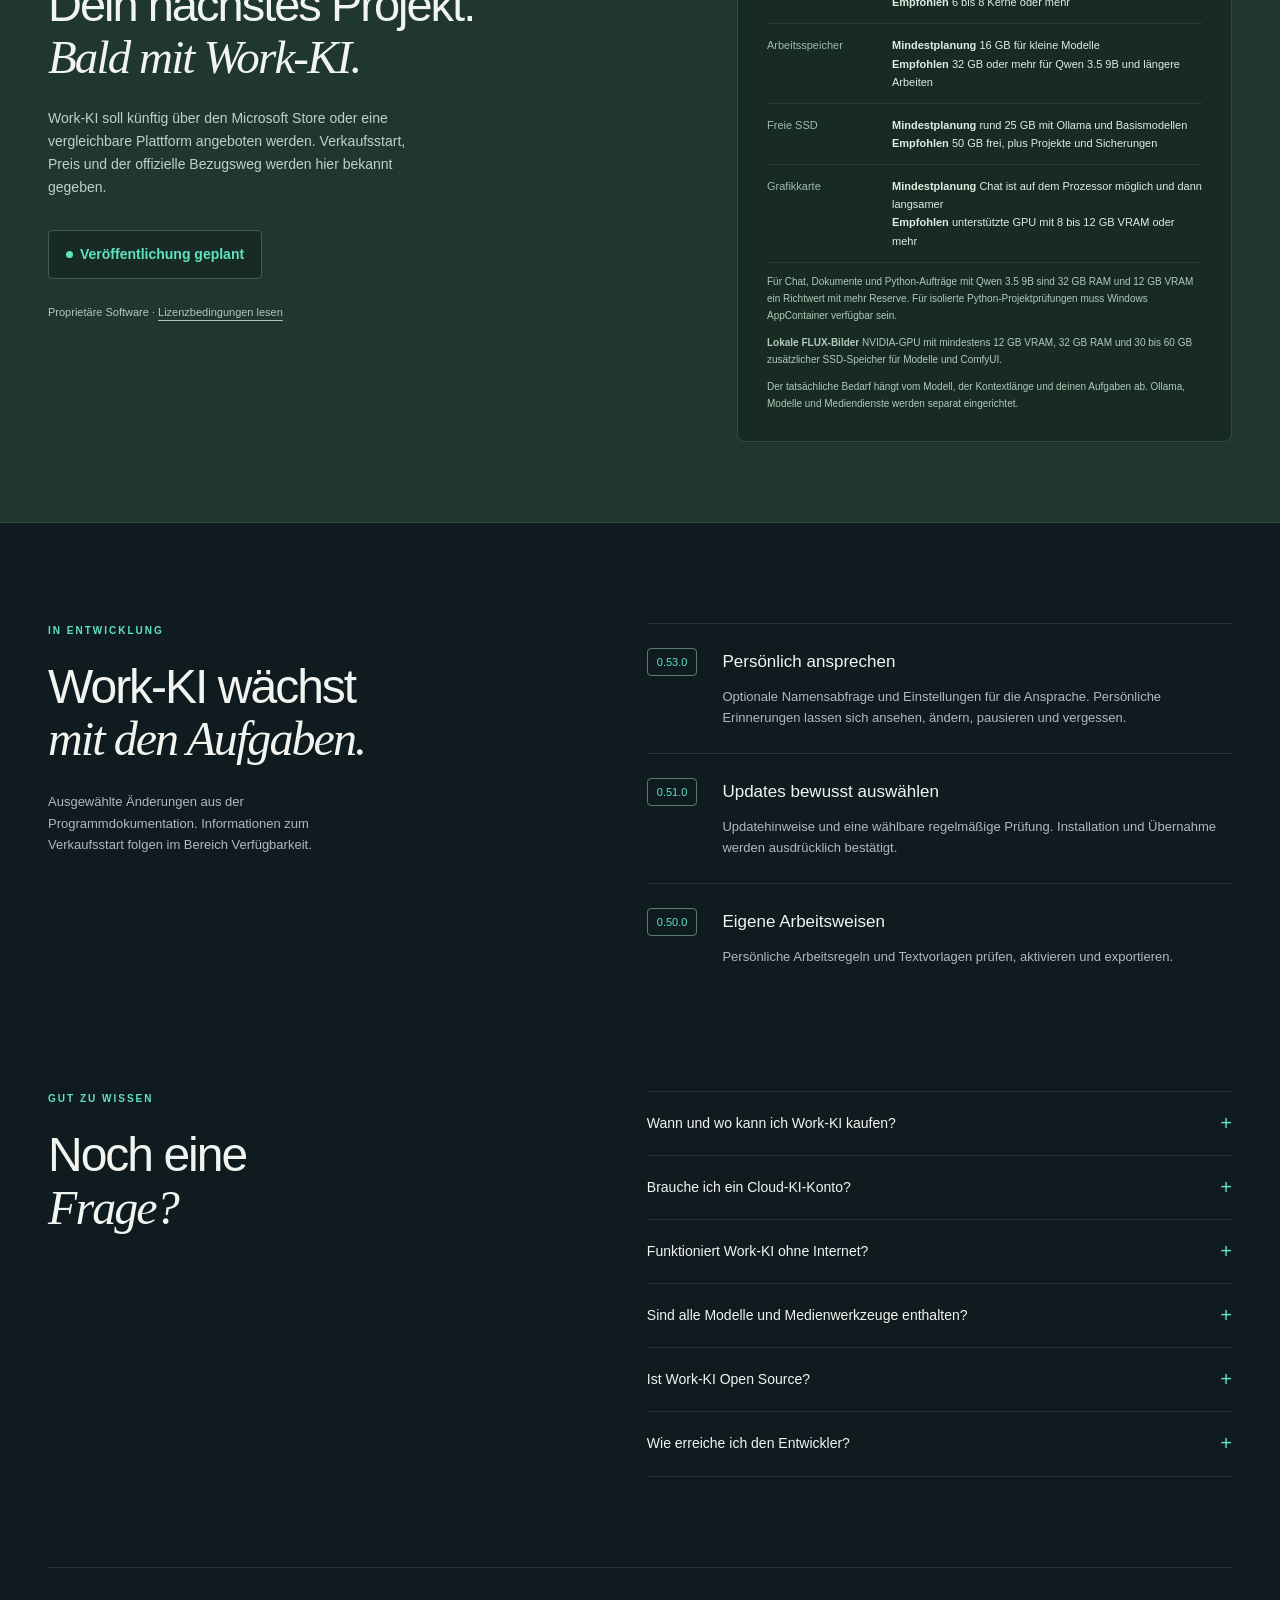
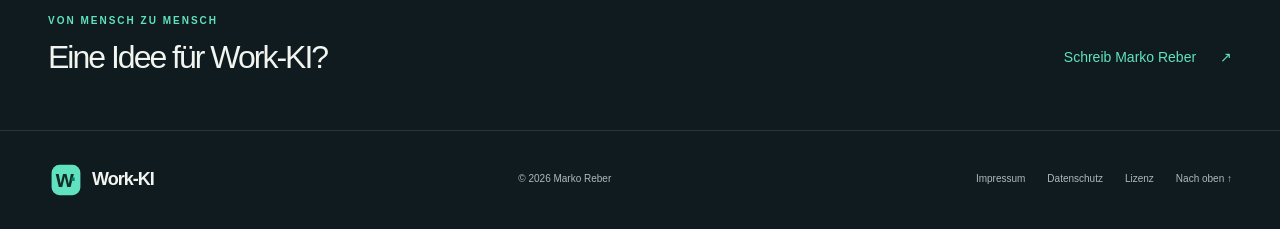
==== commit ee79aa7e: "Systemanforderungen für Work-KI ergänzen" ====
--- a/index.html
+++ b/index.html
@@ -68,7 +68,19 @@
   </section>
   <section class="control-band" aria-labelledby="control-title"><div class="wrap control-layout"><div><p class="eyebrow">BEWUSST LOKAL</p><h2 id="control-title">Dein Rechner.<br><span class="serif">Deine Entscheidungen.</span></h2></div><div><p class="control-intro">Work-KI führt die Chat-KI über Ollama lokal aus. Du entscheidest, welche Dateien und Werkzeuge für deine Arbeit zugänglich sind.</p><ul class="check-list"><li>Lokaler Chat nach Einrichtung auch ohne Internet</li><li>Online-Recherche und Browserzugriff mit eigenen Freigaben</li><li>Zusatzprogramme und Modelle bewusst einrichten</li></ul><p class="fine-print">Lokale Speicherung bedeutet keine automatische Verschlüsselung. Sichere wichtige Dateien und prüfe KI-Ergebnisse vor der Verwendung.</p></div></div></section>
   <section class="section wrap" id="arbeitsweise" aria-labelledby="start-title"><div class="section-heading"><p class="eyebrow">DER ERSTE SCHRITT IST DEINER</p><h2 id="start-title">Einrichten.<br><span class="serif">Losdenken.</span></h2></div><ol class="steps"><li><span>01</span><div><h3>Work-KI installieren</h3><p>Nach der Veröffentlichung Work-KI über den hier bekannt gegebenen offiziellen Bezugsweg erwerben und die Installationshinweise lesen.</p></div></li><li><span>02</span><div><h3>Lokale KI verbinden</h3><p>Ollama und ein geeignetes Modell separat einrichten. Im Programm das Modell auswählen und die Systemprüfung nutzen.</p><a class="text-link" href="https://ollama.com/download/windows" target="_blank" rel="noopener noreferrer">Zu Ollama für Windows ↗</a></div></li><li><span>03</span><div><h3>Mit deinem Vorhaben starten</h3><p>Einen Chat beginnen oder ein Projekt anlegen. Nur die Quellen und Werkzeuge freigeben, die du für die Aufgabe brauchst.</p></div></li></ol></section>
-  <section class="availability-section" id="verfuegbarkeit" aria-labelledby="availability-title"><div class="wrap availability-layout"><div><p class="eyebrow">WORK-KI FÜR WINDOWS · GEPLANTER VERKAUF</p><h2 id="availability-title">Dein nächstes Projekt.<br><span class="serif">Bald mit Work-KI.</span></h2><p>Work-KI soll künftig über den Microsoft Store oder eine vergleichbare Plattform angeboten werden. Verkaufsstart, Preis und der offizielle Bezugsweg werden hier bekannt gegeben.</p><p class="release-status"><span class="status-dot" aria-hidden="true"></span>Veröffentlichung geplant</p><p class="fine-print">Proprietäre Software · <a href="lizenz.txt">Lizenzbedingungen lesen</a></p></div><div class="requirements"><h3>Das braucht dein PC</h3><dl><div><dt>System</dt><dd>Windows 10 22H2 oder Windows 11 · 64 Bit</dd></div><div><dt>Arbeitsspeicher</dt><dd>16 GB für kleine Modelle<br>32 GB oder mehr empfohlen</dd></div><div><dt>Speicherplatz</dt><dd>Insgesamt etwa 25 GB mit Ollama und Basismodellen einplanen</dd></div><div><dt>Grafikkarte</dt><dd>Für Chat optional; eine unterstützte GPU kann die Berechnung beschleunigen</dd></div></dl><p class="fine-print">Planungswerte. Der tatsächliche Bedarf hängt vom Modell, der Kontextlänge und deinen Aufgaben ab. Ollama, Modelle und Mediendienste sind nicht im Work-KI-Setup enthalten.</p></div></div></section>
+  <section class="availability-section" id="verfuegbarkeit" aria-labelledby="availability-title"><div class="wrap availability-layout"><div><p class="eyebrow">WORK-KI FÜR WINDOWS · GEPLANTER VERKAUF</p><h2 id="availability-title">Dein nächstes Projekt.<br><span class="serif">Bald mit Work-KI.</span></h2><p>Work-KI soll künftig über den Microsoft Store oder eine vergleichbare Plattform angeboten werden. Verkaufsstart, Preis und der offizielle Bezugsweg werden hier bekannt gegeben.</p><p class="release-status"><span class="status-dot" aria-hidden="true"></span>Veröffentlichung geplant</p><p class="fine-print">Proprietäre Software · <a href="lizenz.txt">Lizenzbedingungen lesen</a></p></div><div class="requirements" id="systemanforderungen">
+      <h3>Systemanforderungen</h3>
+      <dl>
+        <div><dt>Betriebssystem</dt><dd><strong>Mindestplanung</strong> Windows 10 22H2, 64 Bit (x64)<br><strong>Empfohlen</strong> Windows 11, 64 Bit (x64)</dd></div>
+        <div><dt>Prozessor</dt><dd><strong>Mindestplanung</strong> 4 Kerne<br><strong>Empfohlen</strong> 6 bis 8 Kerne oder mehr</dd></div>
+        <div><dt>Arbeitsspeicher</dt><dd><strong>Mindestplanung</strong> 16 GB für kleine Modelle<br><strong>Empfohlen</strong> 32 GB oder mehr für Qwen 3.5 9B und längere Arbeiten</dd></div>
+        <div><dt>Freie SSD</dt><dd><strong>Mindestplanung</strong> rund 25 GB mit Ollama und Basismodellen<br><strong>Empfohlen</strong> 50 GB frei, plus Projekte und Sicherungen</dd></div>
+        <div><dt>Grafikkarte</dt><dd><strong>Mindestplanung</strong> Chat ist auf dem Prozessor möglich und dann langsamer<br><strong>Empfohlen</strong> unterstützte GPU mit 8 bis 12 GB VRAM oder mehr</dd></div>
+      </dl>
+      <p class="fine-print">Für Chat, Dokumente und Python-Aufträge mit Qwen 3.5 9B sind 32 GB RAM und 12 GB VRAM ein Richtwert mit mehr Reserve. Für isolierte Python-Projektprüfungen muss Windows AppContainer verfügbar sein.</p>
+      <p class="fine-print"><strong>Lokale FLUX-Bilder</strong> NVIDIA-GPU mit mindestens 12 GB VRAM, 32 GB RAM und 30 bis 60 GB zusätzlicher SSD-Speicher für Modelle und ComfyUI.</p>
+      <p class="fine-print">Der tatsächliche Bedarf hängt vom Modell, der Kontextlänge und deinen Aufgaben ab. Ollama, Modelle und Mediendienste werden separat eingerichtet.</p>
+    </div></div></section>
   <section class="section wrap news" id="neuigkeiten" aria-labelledby="news-title"><div class="news-heading"><p class="eyebrow">IN ENTWICKLUNG</p><h2 id="news-title">Work-KI wächst<br><span class="serif">mit den Aufgaben.</span></h2><p>Ausgewählte Änderungen aus der Programmdokumentation. Informationen zum Verkaufsstart folgen im Bereich Verfügbarkeit.</p></div><div class="news-list"><article><span class="version">0.53.0</span><div><h3>Persönlich ansprechen</h3><p>Optionale Namensabfrage und Einstellungen für die Ansprache. Persönliche Erinnerungen lassen sich ansehen, ändern, pausieren und vergessen.</p></div></article><article><span class="version">0.51.0</span><div><h3>Updates bewusst auswählen</h3><p>Updatehinweise und eine wählbare regelmäßige Prüfung. Installation und Übernahme werden ausdrücklich bestätigt.</p></div></article><article><span class="version">0.50.0</span><div><h3>Eigene Arbeitsweisen</h3><p>Persönliche Arbeitsregeln und Textvorlagen prüfen, aktivieren und exportieren.</p></div></article></div></section>
   <section class="faq-section wrap" aria-labelledby="faq-title"><div><p class="eyebrow">GUT ZU WISSEN</p><h2 id="faq-title">Noch eine<br><span class="serif">Frage?</span></h2></div><div class="faq"><details><summary>Wann und wo kann ich Work-KI kaufen?</summary><p>Ein Verkauf über den Microsoft Store oder eine vergleichbare Plattform ist geplant. Verkaufsplattform, Termin und Preis stehen noch nicht fest. Sobald der offizielle Bezugsweg verfügbar ist, wird er auf dieser Webseite verlinkt.</p></details><details><summary>Brauche ich ein Cloud-KI-Konto?</summary><p>Für den lokalen Chat über Ollama brauchst du kein Cloud-KI-Konto. Modelle müssen vorher eingerichtet sein. Optionale externe Dienste können eigene Konten oder Bedingungen erfordern.</p></details><details><summary>Funktioniert Work-KI ohne Internet?</summary><p>Der lokale Chat funktioniert nach Einrichtung von Ollama und einem passenden Modell auch offline. Webrecherche, Modelldownloads und Onlineupdates benötigen Internet. Medienfunktionen hängen von den eingerichteten Diensten ab.</p></details><details><summary>Sind alle Modelle und Medienwerkzeuge enthalten?</summary><p>Nein. Ollama, KI-Modelle sowie Bild-, Sprach-, Musik- und Videodienste werden getrennt eingerichtet. Funktionsumfang und Geschwindigkeit hängen von Modell, Hardware und Einrichtung ab.</p></details><details><summary>Ist Work-KI Open Source?</summary><p>Work-KI wird unter einer proprietären Lizenz bereitgestellt. Die öffentliche Webseite macht den Programmcode nicht zu Open Source. Für Fremdkomponenten und Modelle gelten deren eigene Bedingungen. <a href="lizenz.txt">Zur Work-KI-Lizenz</a>.</p></details><details><summary>Wie erreiche ich den Entwickler?</summary><p>Work-KI wird von Marko Reber entwickelt. Fragen, Rückmeldungen und Hinweise kannst du an <a href="mailto:MarkoReber@outlook.de">MarkoReber@outlook.de</a> senden.</p></details></div></section>
   <section class="contact wrap" id="kontakt"><p class="eyebrow">VON MENSCH ZU MENSCH</p><h2>Eine Idee für Work-KI?</h2><a href="mailto:MarkoReber@outlook.de">Schreib Marko Reber <span aria-hidden="true">↗</span></a></section>
